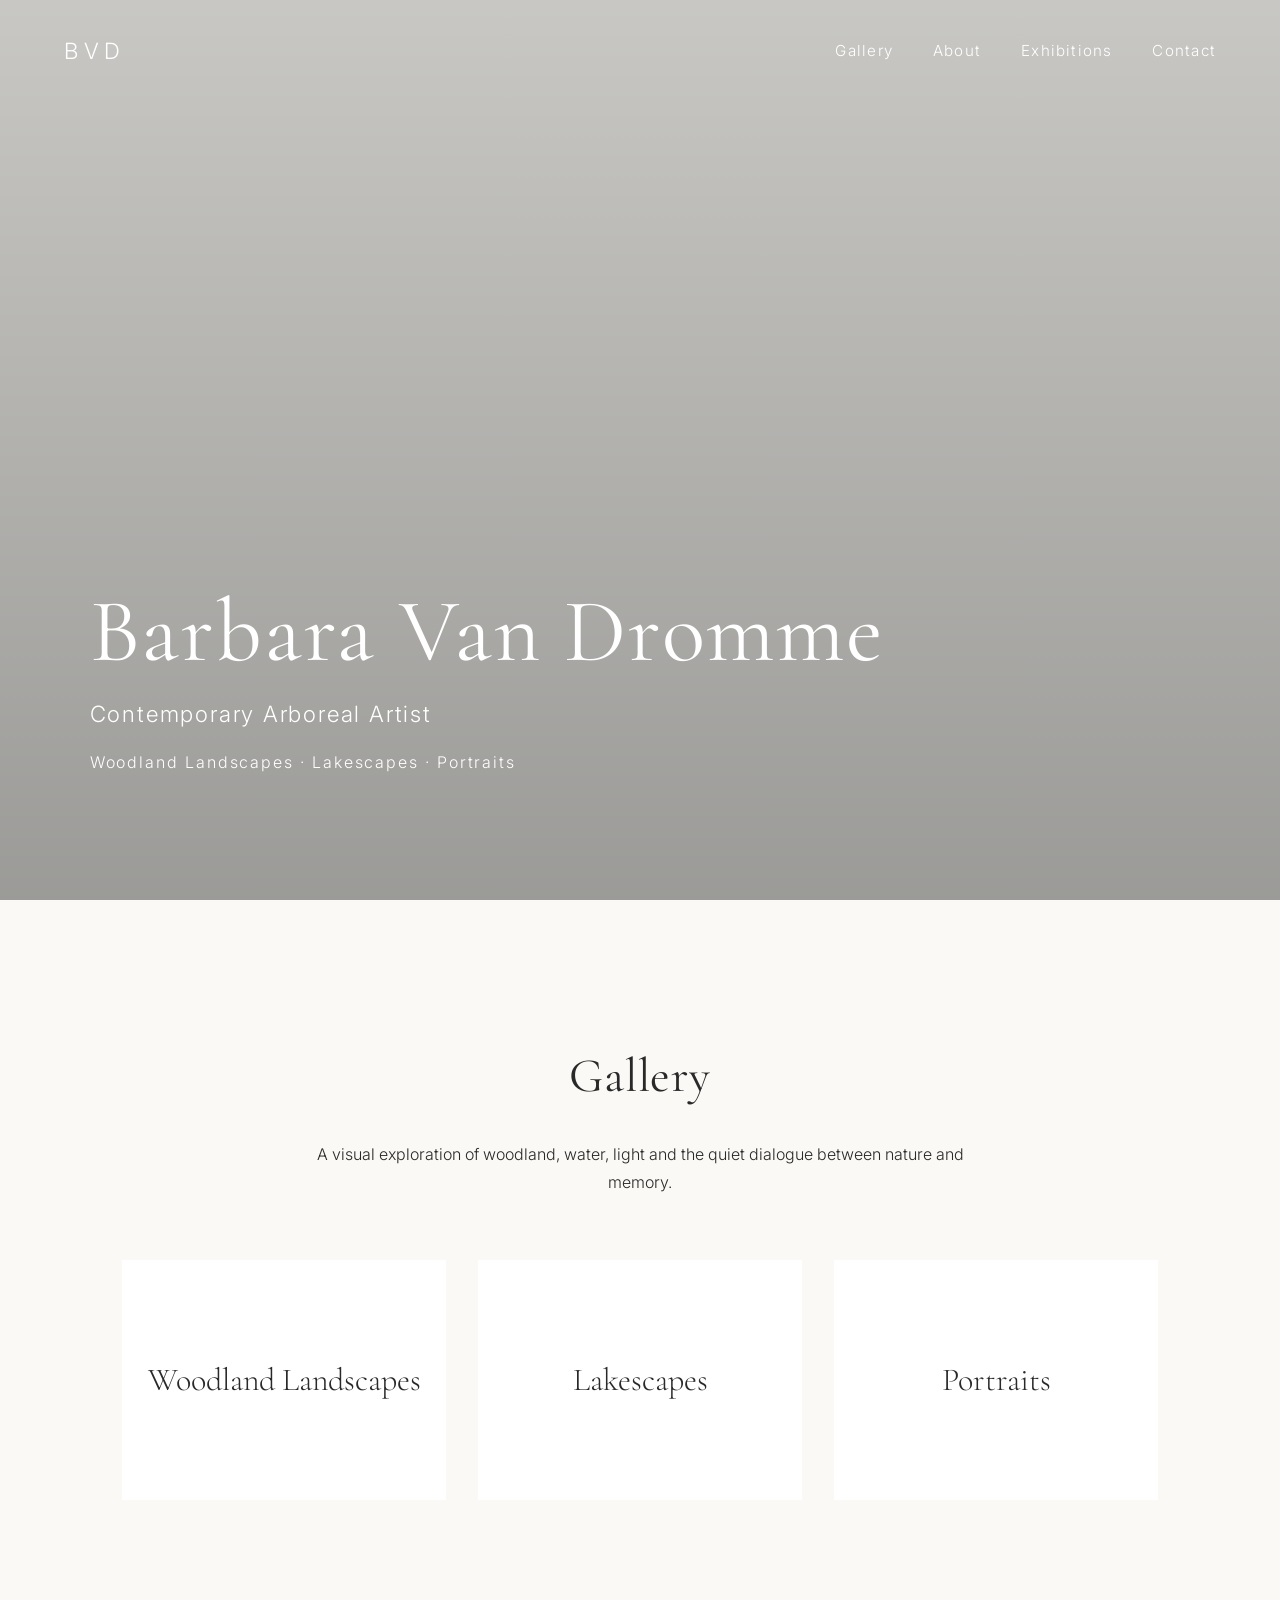
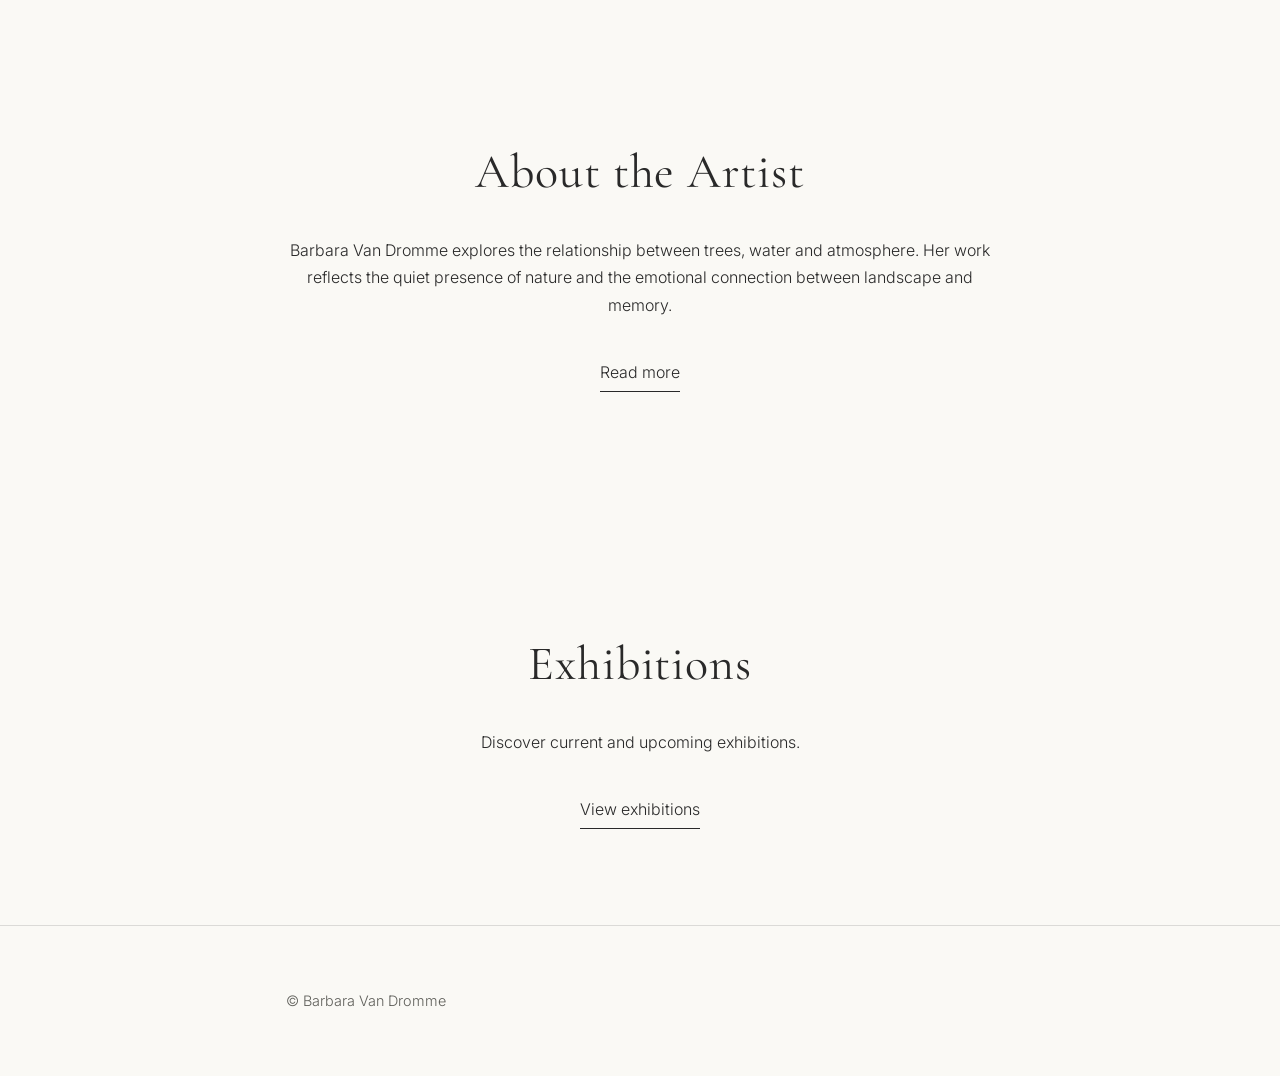
==== index.html @ a3bc7276 "Add files via upload" ====
<!DOCTYPE html>
<html lang="en">
<head>
    <meta charset="UTF-8">
    <meta name="viewport" content="width=device-width, initial-scale=1.0">

	<link rel="icon" type="image/png" href="favicon.png">
	<link rel="icon" href="favicon.ico" type="image/x-icon">

    <title>Barbara Van Dromme | Contemporary Arboreal Artist</title>

    <meta name="description" content="Barbara Van Dromme creates woodland landscapes, lakescapes and portraits inspired by nature, silence and light.">

    <link rel="stylesheet" href="css/style.css">
</head>

<body>

<header class="hero">

    <nav class="navigation">

        <a href="index.html" class="logo">
            BVD
        </a>

        <div class="menu">
            <a href="gallery.html">Gallery</a>
            <a href="about.html">About</a>
            <a href="exhibitions.html">Exhibitions</a>
            <a href="contact.html">Contact</a>
        </div>

    </nav>


    <div class="hero-content">

        <h1>
            Barbara Van Dromme
        </h1>

        <p class="subtitle">
            Contemporary Arboreal Artist
        </p>

        <p class="categories">
            Woodland Landscapes · Lakescapes · Portraits
        </p>

    </div>

</header>


<main>

    <section class="intro">

        <h2>
            Gallery
        </h2>

        <p>
            A visual exploration of woodland, water, light and the quiet dialogue
            between nature and memory.
        </p>


        <div class="collection-preview">

            <a href="gallery.html#woodland">
                Woodland Landscapes
            </a>

            <a href="gallery.html#lakescapes">
                Lakescapes
            </a>

            <a href="gallery.html#portraits">
                Portraits
            </a>

        </div>

    </section>


    <section class="artist-note">

        <h2>
            About the Artist
        </h2>

        <p>
            Barbara Van Dromme explores the relationship between trees, water and
            atmosphere. Her work reflects the quiet presence of nature and the
            emotional connection between landscape and memory.
        </p>

        <a href="about.html">
            Read more
        </a>

    </section>


    <section class="exhibition-preview">

        <h2>
            Exhibitions
        </h2>

        <p>
            Discover current and upcoming exhibitions.
        </p>

        <a href="exhibitions.html">
            View exhibitions
        </a>

    </section>


</main>


<footer>

    <p>
        © Barbara Van Dromme
    </p>

</footer>


<script src="js/main.js"></script>

</body>
</html>
---- css/style.css ----
/* =========================================================
   Barbara Van Dromme
   Contemporary Arboreal Artist
   Main stylesheet
   ========================================================= */


/* ---------- Fonts ---------- */

@import url('https://fonts.googleapis.com/css2?family=Cormorant+Garamond:wght@300;400;500;600&family=Inter:wght@300;400;500&display=swap');


/* ---------- General ---------- */

:root {

    --background: #faf9f5;
    --text: #292929;
    --soft-text: #5f5f5a;
    --white: #ffffff;
    --line: rgba(40,40,40,0.15);

}


* {
    box-sizing: border-box;
}


html {
    scroll-behavior: smooth;
}


body {

    margin: 0;

    background: var(--background);

    color: var(--text);

    font-family: "Inter", Arial, sans-serif;

    font-weight: 300;

    line-height: 1.7;

}



/* ---------- Typography ---------- */


h1,
h2 {

    font-family: "Cormorant Garamond", Georgia, serif;

    font-weight: 400;

    letter-spacing: 0.02em;

}


h1 {

    margin: 0;

    font-size: clamp(3rem, 7vw, 6rem);

    line-height: 1.05;

}


h2 {

    font-size: clamp(2rem, 4vw, 3rem);

    margin-bottom: 1.5rem;

}


p {

    max-width: 700px;

}



/* ---------- Hero ---------- */


.hero {

    min-height: 100vh;

    width: 100%;

    position: relative;


    background-image:

    linear-gradient(

        rgba(0,0,0,0.20),

        rgba(0,0,0,0.38)

    ),

    url("../images/hero.jpg");


    background-size: cover;

    background-position: center center;

    background-repeat: no-repeat;


    color: white;

}



/* ---------- Navigation ---------- */


.navigation {

    position: absolute;

    top: 0;

    left: 0;

    width: 100%;


    display: flex;

    justify-content: space-between;

    align-items: center;


    padding: 2rem 5%;

    z-index: 10;

}



.logo {

    color: white;

    text-decoration: none;

    font-size: 1.4rem;

    letter-spacing: 0.25em;

}



.menu {

    display: flex;

    gap: 2.5rem;

}



.menu a {

    color: white;

    text-decoration: none;

    font-size: 0.95rem;

    letter-spacing: 0.08em;

    transition: opacity .3s ease;

}



.menu a:hover {

    opacity: .65;

}



/* ---------- Hero text ---------- */


.hero-content {

    position: absolute;


    left: 7%;

    bottom: 12%;


    max-width: 800px;

}



.subtitle {

    font-size: 1.4rem;

    margin: 1rem 0 0.5rem;

    letter-spacing: 0.08em;

}



.categories {

    font-size: 1rem;

    letter-spacing: 0.12em;

    margin-top: 1rem;

}



/* ---------- Sections ---------- */


main {

    width: 100%;

}



.intro,

.artist-note,

.exhibition-preview {


    max-width: 1100px;

    margin: 0 auto;


    padding: 6rem 2rem;


    text-align: center;

}



.intro p,

.artist-note p,

.exhibition-preview p {

    margin-left: auto;

    margin-right: auto;

}



/* ---------- Collection blocks ---------- */


.collection-preview {


    display: grid;


    grid-template-columns: repeat(3, 1fr);


    gap: 2rem;


    margin-top: 4rem;

}



.collection-preview a {


    display: flex;

    align-items: center;

    justify-content: center;


    min-height: 240px;


    background: white;


    color: var(--text);


    text-decoration: none;


    font-family: "Cormorant Garamond", serif;


    font-size: 2rem;


    transition: transform .3s ease,
                box-shadow .3s ease;


}



.collection-preview a:hover {


    transform: translateY(-6px);


    box-shadow: 0 15px 35px rgba(0,0,0,.08);


}



/* ---------- Links ---------- */


.artist-note a,

.exhibition-preview a {


    display: inline-block;


    margin-top: 1.5rem;


    color: var(--text);


    text-decoration: none;


    border-bottom: 1px solid var(--text);


    padding-bottom: .3rem;


}



/* ---------- Footer ---------- */


footer {


    text-align: center;


    padding: 3rem 1rem;


    border-top: 1px solid var(--line);


    font-size: .9rem;


    color: var(--soft-text);


}



/* ---------- Responsive ---------- */


@media (max-width: 900px) {


    .menu {

        gap: 1rem;

    }


    .collection-preview {

        grid-template-columns: 1fr;

    }


}



@media (max-width: 650px) {



    .navigation {

        padding: 1.5rem;

    }



    .menu {

        display: none;

    }



    .hero {


        background-position: 55% center;

    }



    .hero-content {

        left: 5%;

        right: 5%;

        bottom: 10%;

    }



    .subtitle {

        font-size: 1.1rem;

    }



    .categories {

        font-size: .85rem;

    }



}

/* =========================================================
   Gallery and internal pages
   ========================================================= */


/* ---------- Internal page header ---------- */


.page-header {

    min-height: 55vh;

    position: relative;

    background:

    linear-gradient(
        rgba(0,0,0,0.35),
        rgba(0,0,0,0.45)
    ),

    url("../images/hero.jpg");


    background-size: cover;

    background-position: center;

    color: white;

}



.page-title {

    position: absolute;

    left: 7%;

    bottom: 15%;

}



.page-title h1 {

    margin-bottom: 1rem;

}



.page-title p {

    letter-spacing: 0.12em;

    font-size: 1rem;

}



/* ---------- Gallery page ---------- */


.gallery-page {

    width: 100%;

}



.collection {

    max-width: 1200px;

    margin: 0 auto;

    padding: 6rem 2rem;

}



.collection:not(:last-child) {

    border-bottom: 1px solid var(--line);

}



.collection h2 {

    text-align: center;

}



.collection-intro {

    text-align: center;

    margin: 0 auto 3rem;

    color: var(--soft-text);

}



/* ---------- Artwork grid ---------- */


.art-grid {

    display: grid;

    grid-template-columns: repeat(3, 1fr);

    gap: 2.5rem;

}



.artwork {

    background: white;

    overflow: hidden;

}



.artwork img {

    width: 100%;

    display: block;

    aspect-ratio: 4 / 5;

    object-fit: cover;

    transition: transform .5s ease;

}



.artwork:hover img {

    transform: scale(1.03);

}



.art-info {

    padding: 1.5rem;

}



.art-info h3 {

    font-family: "Cormorant Garamond", serif;

    font-size: 1.7rem;

    font-weight: 400;

    margin: 0 0 .5rem;

}



.art-info p {

    color: var(--soft-text);

    font-size: .9rem;

}



/* ---------- Responsive gallery ---------- */


@media (max-width: 1000px) {


    .art-grid {

        grid-template-columns: repeat(2, 1fr);

    }


}



@media (max-width: 650px) {


    .page-header {

        min-height: 45vh;

    }


    .page-title {

        left: 5%;

        right: 5%;

        bottom: 12%;

    }


    .collection {

        padding: 4rem 1.5rem;

    }


    .art-grid {

        grid-template-columns: 1fr;

    }


}

/* =========================================================
   About page
   ========================================================= */


.about-content {

    max-width: 1200px;

    margin: 0 auto;

    padding: 6rem 2rem;


    display: grid;

    grid-template-columns: 1fr 1fr;

    gap: 5rem;

    align-items: center;

}



.about-image img {

    width: 100%;

    display: block;

}



.about-text h2 {

    margin-top: 0;

}



.about-text p {

    margin-bottom: 1.5rem;

    color: var(--soft-text);

}



.artist-statement {

    max-width: 900px;

    margin: 0 auto;

    padding: 5rem 2rem;


    text-align: center;


    border-top: 1px solid var(--line);

}



.artist-statement p {

    margin: auto;


    font-family: "Cormorant Garamond", serif;


    font-size: 2rem;


    font-style: italic;

    line-height: 1.5;

}




@media (max-width: 850px) {


    .about-content {

        grid-template-columns: 1fr;

        gap: 3rem;

    }


}

/* =========================================================
   Lightbox
   ========================================================= */


.lightbox {

position: fixed;

inset: 0;

background: rgba(0,0,0,.85);

display: flex;

align-items: center;

justify-content: center;

opacity: 0;

visibility: hidden;

transition: .3s ease;

z-index: 1000;

}



.lightbox.active {

opacity: 1;

visibility: visible;

}



.lightbox img {

max-width: 90%;

max-height: 90%;

}



.lightbox .close {

position: absolute;

top: 2rem;

right: 3rem;

color: white;

font-size: 3rem;

cursor: pointer;

}
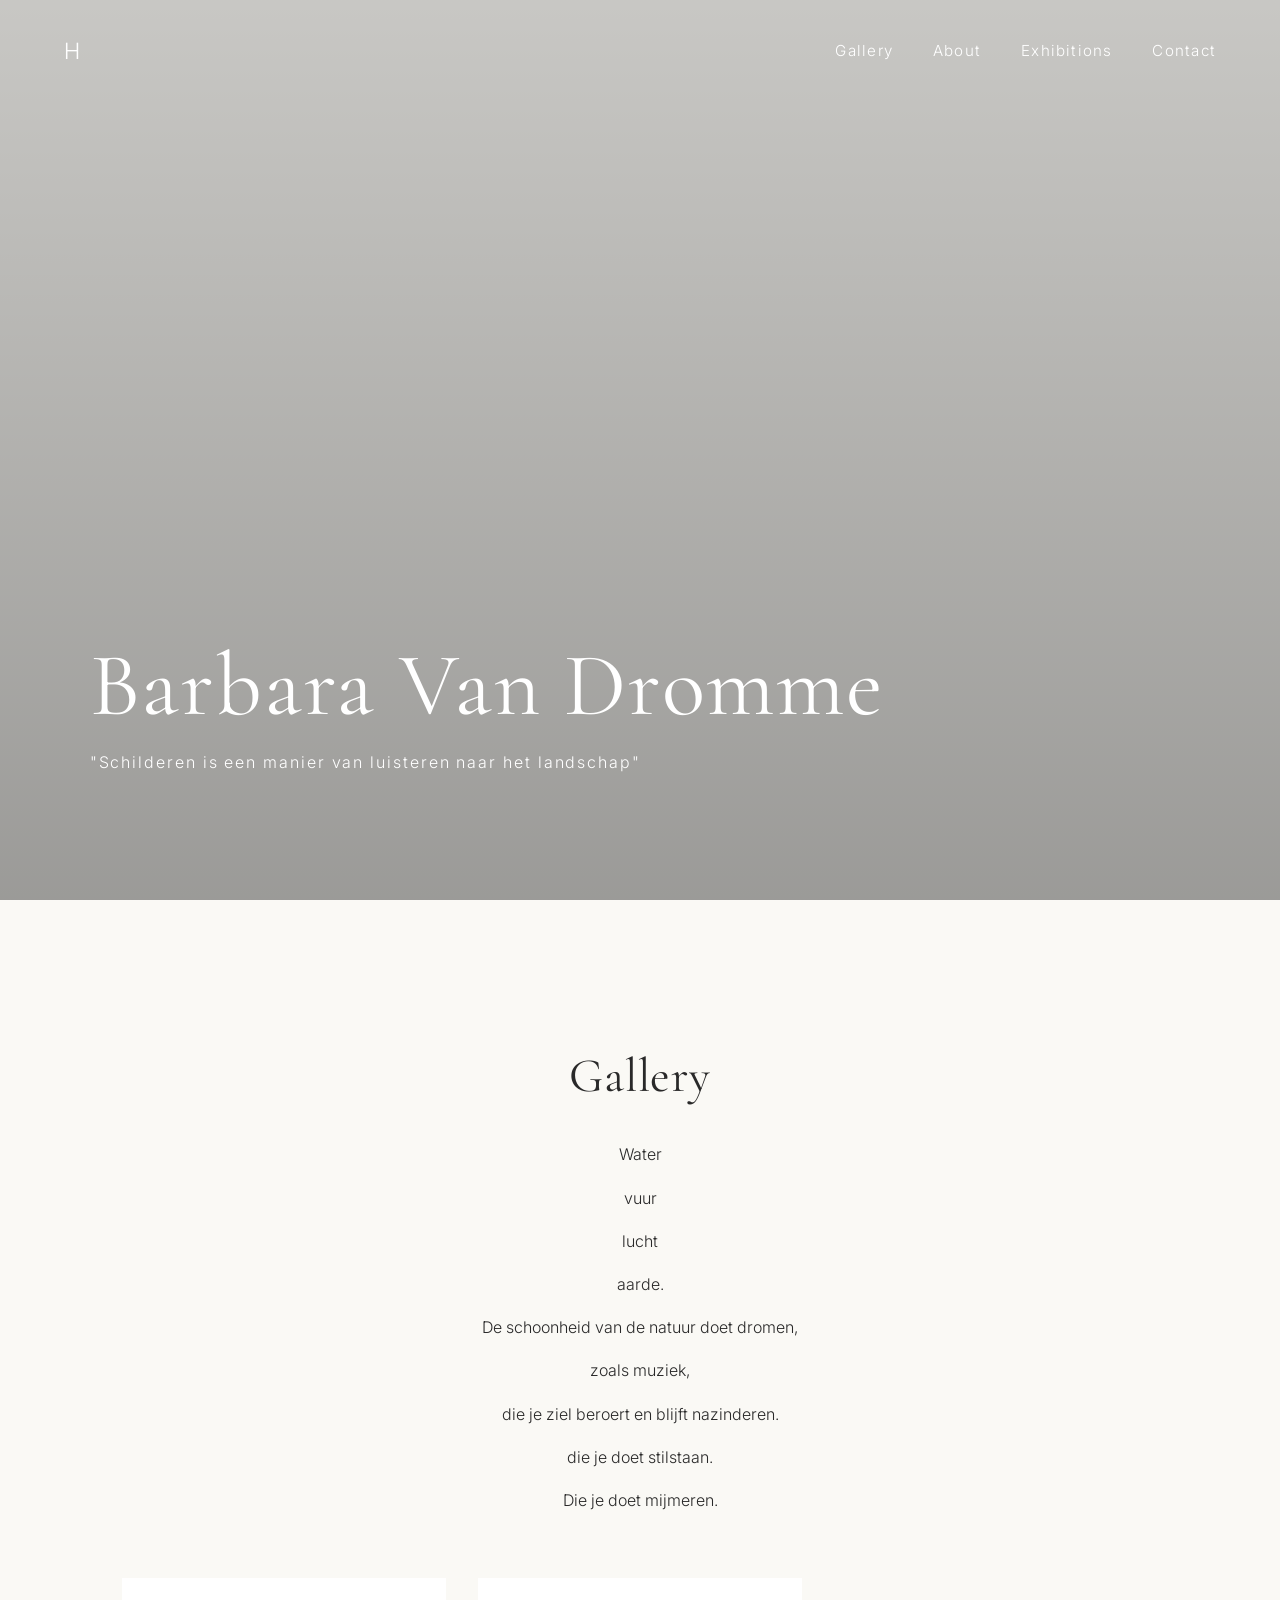
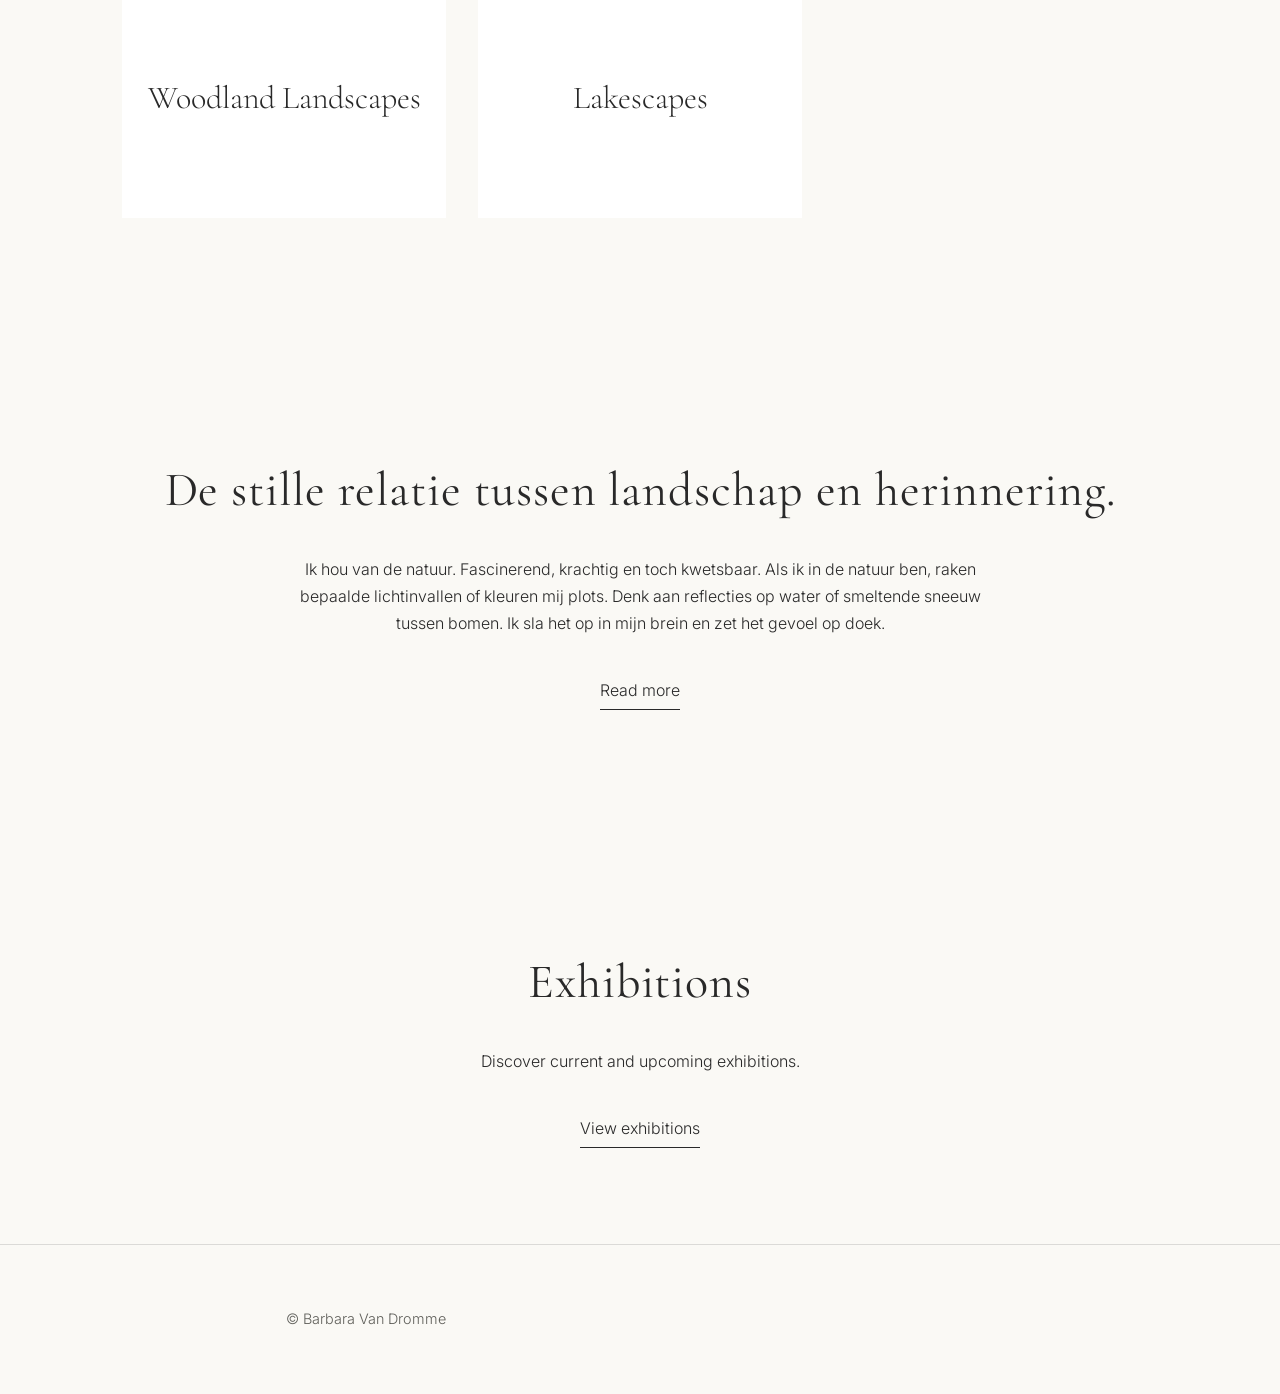
==== commit b1fff3e8: "Add files via upload" ====
--- a/index.html
+++ b/index.html
@@ -1,140 +1,153 @@
-<!DOCTYPE html>
-<html lang="en">
-<head>
-    <meta charset="UTF-8">
-    <meta name="viewport" content="width=device-width, initial-scale=1.0">
-
-	<link rel="icon" type="image/png" href="favicon.png">
-	<link rel="icon" href="favicon.ico" type="image/x-icon">
-
-    <title>Barbara Van Dromme | Contemporary Arboreal Artist</title>
-
-    <meta name="description" content="Barbara Van Dromme creates woodland landscapes, lakescapes and portraits inspired by nature, silence and light.">
-
-    <link rel="stylesheet" href="css/style.css">
-</head>
-
-<body>
-
-<header class="hero">
-
-    <nav class="navigation">
-
-        <a href="index.html" class="logo">
-            BVD
-        </a>
-
-        <div class="menu">
-            <a href="gallery.html">Gallery</a>
-            <a href="about.html">About</a>
-            <a href="exhibitions.html">Exhibitions</a>
-            <a href="contact.html">Contact</a>
-        </div>
-
-    </nav>
-
-
-    <div class="hero-content">
-
-        <h1>
-            Barbara Van Dromme
-        </h1>
-
-        <p class="subtitle">
-            Contemporary Arboreal Artist
-        </p>
-
-        <p class="categories">
-            Woodland Landscapes · Lakescapes · Portraits
-        </p>
-
-    </div>
-
-</header>
-
-
-<main>
-
-    <section class="intro">
-
-        <h2>
-            Gallery
-        </h2>
-
-        <p>
-            A visual exploration of woodland, water, light and the quiet dialogue
-            between nature and memory.
-        </p>
-
-
-        <div class="collection-preview">
-
-            <a href="gallery.html#woodland">
-                Woodland Landscapes
-            </a>
-
-            <a href="gallery.html#lakescapes">
-                Lakescapes
-            </a>
-
-            <a href="gallery.html#portraits">
-                Portraits
-            </a>
-
-        </div>
-
-    </section>
-
-
-    <section class="artist-note">
-
-        <h2>
-            About the Artist
-        </h2>
-
-        <p>
-            Barbara Van Dromme explores the relationship between trees, water and
-            atmosphere. Her work reflects the quiet presence of nature and the
-            emotional connection between landscape and memory.
-        </p>
-
-        <a href="about.html">
-            Read more
-        </a>
-
-    </section>
-
-
-    <section class="exhibition-preview">
-
-        <h2>
-            Exhibitions
-        </h2>
-
-        <p>
-            Discover current and upcoming exhibitions.
-        </p>
-
-        <a href="exhibitions.html">
-            View exhibitions
-        </a>
-
-    </section>
-
-
-</main>
-
-
-<footer>
-
-    <p>
-        © Barbara Van Dromme
-    </p>
-
-</footer>
-
-
-<script src="js/main.js"></script>
-
-</body>
+<!DOCTYPE html>
+<html lang="en">
+<head>
+    <meta charset="UTF-8">
+    <meta name="viewport" content="width=device-width, initial-scale=1.0">
+
+	<link rel="icon" type="image/png" href="favicon.png">
+	<link rel="icon" href="favicon.ico" type="image/x-icon">
+
+    <title>Barbara Van Dromme | Contemporary Arboreal Artist</title>
+
+    <meta name="description" content="Barbara Van Dromme creates woodland landscapes, lakescapes and portraits inspired by nature, silence and light.">
+
+    <link rel="stylesheet" href="css/style.css">
+</head>
+
+<body>
+
+<header class="hero">
+
+    <nav class="navigation">
+
+        <a href="index.html" class="logo">
+            H
+        </a>
+
+        <div class="menu">
+            <a href="gallery.html">Gallery</a>
+            <a href="about.html">About</a>
+            <a href="exhibitions.html">Exhibitions</a>
+            <a href="contact.html">Contact</a>
+        </div>
+
+    </nav>
+
+
+    <div class="hero-content">
+
+        <h1>
+            Barbara Van Dromme
+        </h1>
+
+        <p class="subtitle">
+            
+        </p>
+
+        <p class="categories">
+            "Schilderen is een manier van luisteren naar het landschap"
+        </p>
+
+    </div>
+
+</header>
+
+
+<main>
+
+    <section class="intro">
+
+        <h2>
+            Gallery
+        </h2>
+
+        
+				<p>Water</p>
+
+				<p>vuur</p>
+
+				<p>lucht</p>
+
+				<p>aarde.</p>
+
+				<p>De schoonheid van de natuur doet dromen,</p>
+				
+
+				<p>zoals muziek,</p>
+
+				<p>die je ziel beroert en blijft nazinderen.</p>
+
+				<p>die je doet stilstaan.</p>
+
+				<p>Die je doet mijmeren.</p>
+        
+
+
+        <div class="collection-preview">
+
+            <a href="gallery.html#woodland">
+                Woodland Landscapes
+            </a>
+
+            <a href="gallery.html#lakescapes">
+                Lakescapes
+            </a>
+
+
+        </div>
+
+    </section>
+
+
+    <section class="artist-note">
+
+        <h2>
+            De stille relatie tussen landschap en herinnering.
+        </h2>
+
+        <p>
+			Ik hou van de natuur. Fascinerend, krachtig en toch kwetsbaar.
+			Als ik in de natuur ben, raken bepaalde lichtinvallen of kleuren mij plots. Denk aan reflecties op water of smeltende sneeuw tussen bomen.
+			Ik sla het op in mijn brein en zet het gevoel op doek.
+        </p>
+
+        <a href="about.html">
+            Read more
+        </a>
+
+    </section>
+
+
+    <section class="exhibition-preview">
+
+        <h2>
+            Exhibitions
+        </h2>
+
+        <p>
+            Discover current and upcoming exhibitions.
+        </p>
+
+        <a href="exhibitions.html">
+            View exhibitions
+        </a>
+
+    </section>
+
+
+</main>
+
+
+<footer>
+
+    <p>
+        © Barbara Van Dromme
+    </p>
+
+</footer>
+
+
+<script src="js/main.js"></script>
+
+</body>
 </html>
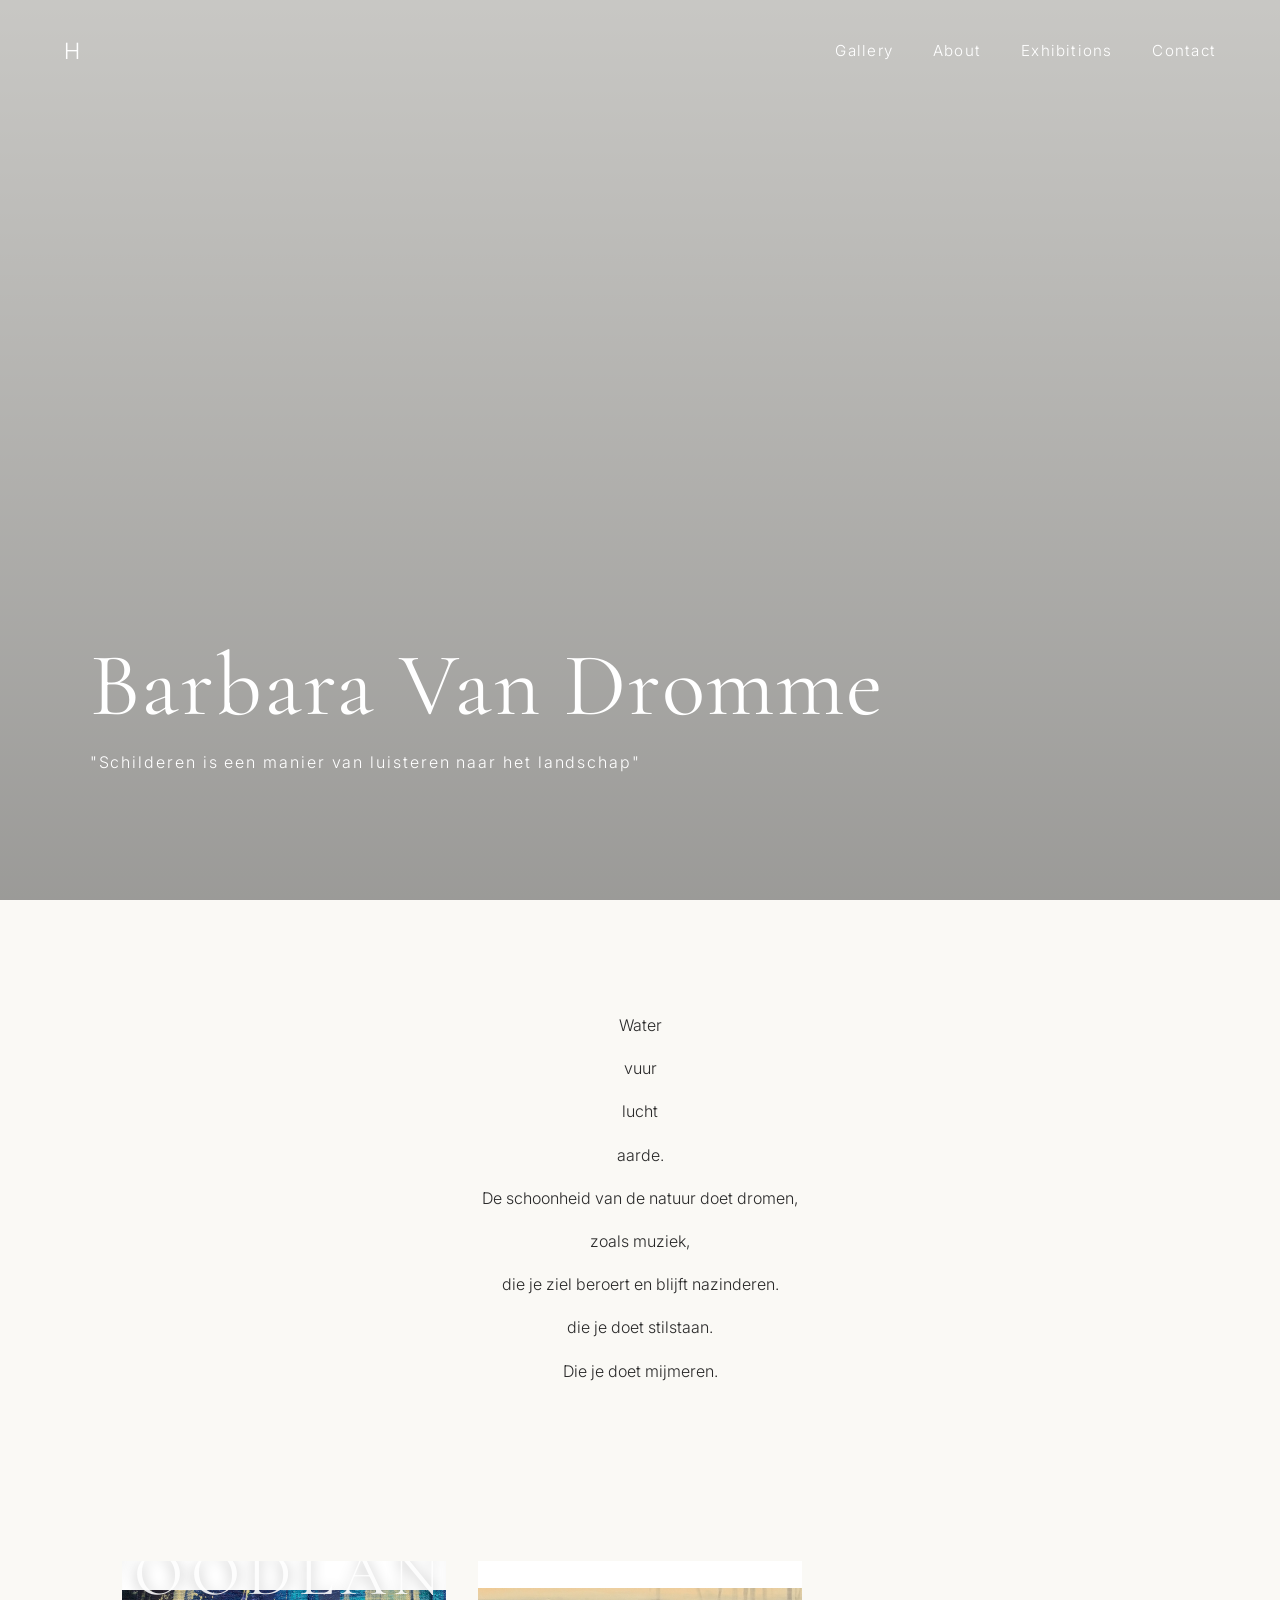
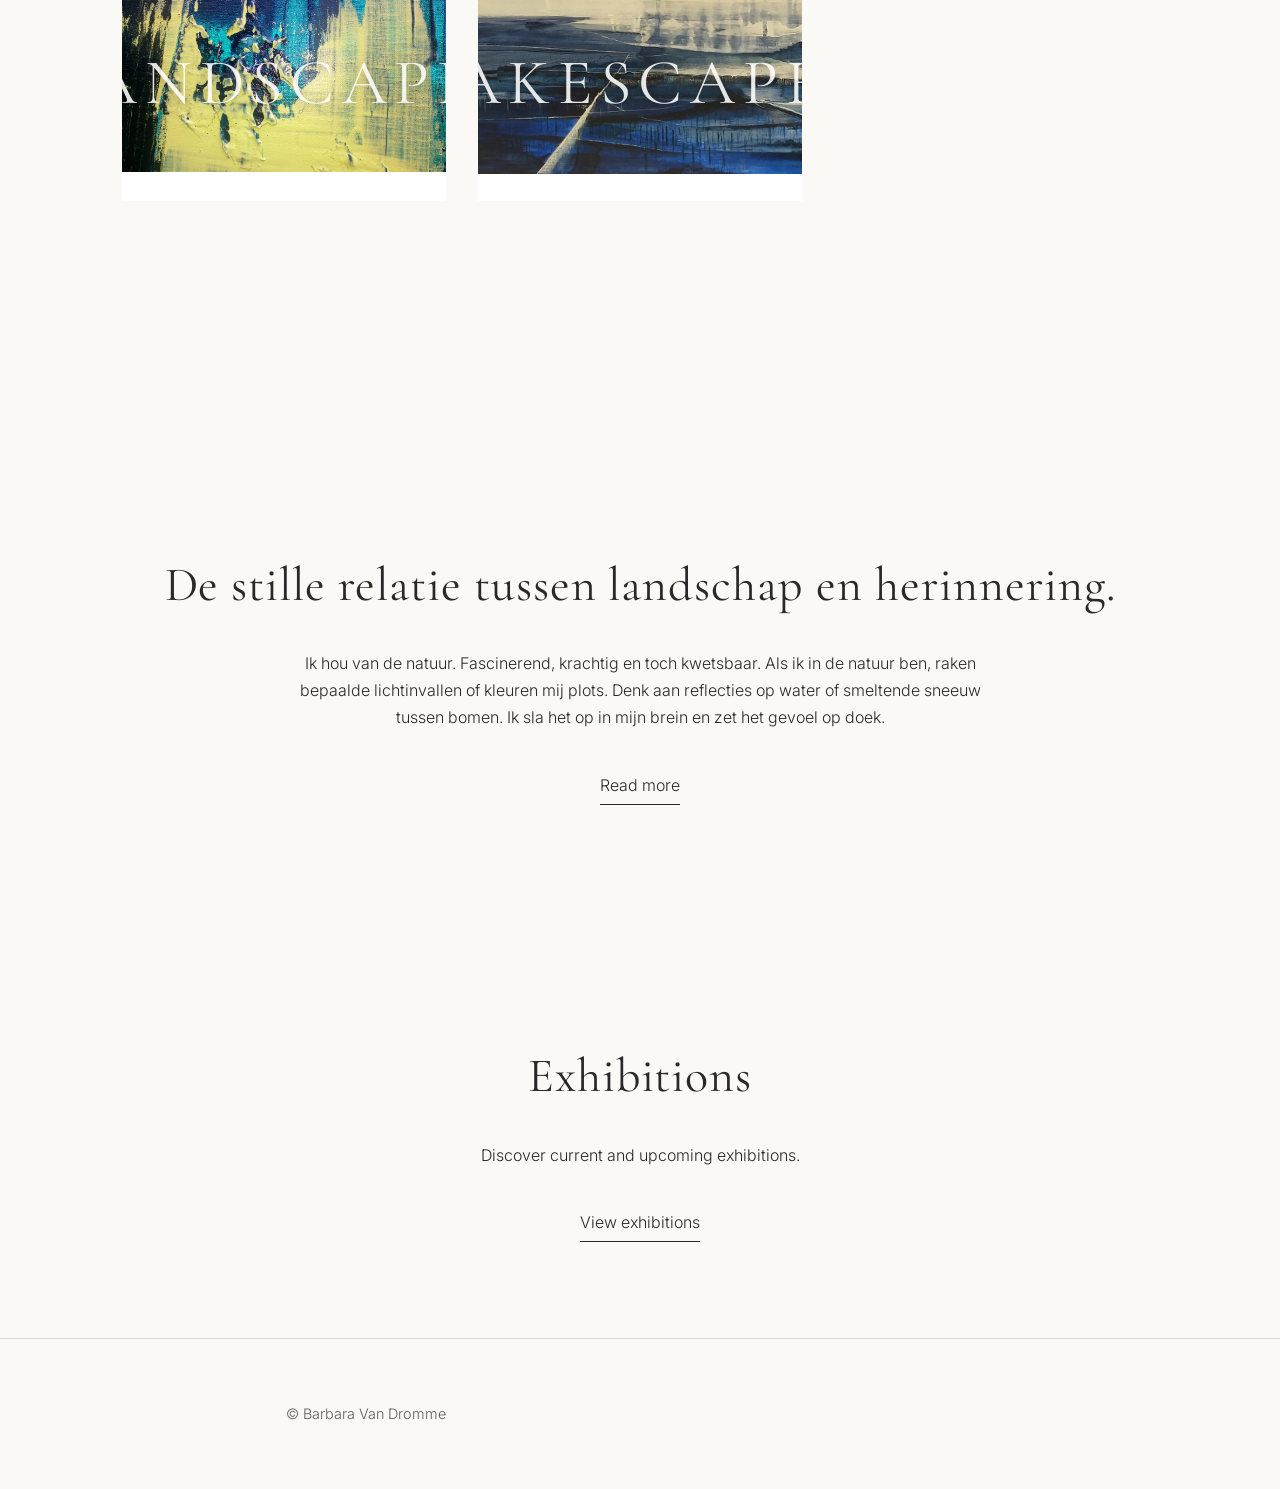
==== commit 62389e3f: "Add files via upload" ====
--- a/index.html
+++ b/index.html
@@ -4,8 +4,9 @@
     <meta charset="UTF-8">
     <meta name="viewport" content="width=device-width, initial-scale=1.0">
 
-	<link rel="icon" type="image/png" href="favicon.png">
-	<link rel="icon" href="favicon.ico" type="image/x-icon">
+	<link rel="icon" href="/favicon.ico" sizes="any">
+	<link rel="icon" type="image/png" sizes="32x32" href="/favicon.png">
+	<link rel="apple-touch-icon" href="/apple-touch-icon.png">
 
     <title>Barbara Van Dromme | Contemporary Arboreal Artist</title>
 
@@ -57,10 +58,6 @@
 
     <section class="intro">
 
-        <h2>
-            Gallery
-        </h2>
-
         
 				<p>Water</p>
 
@@ -85,13 +82,27 @@
 
         <div class="collection-preview">
 
-            <a href="gallery.html#woodland">
-                Woodland Landscapes
-            </a>
+	<a href="gallery.html#woodland" class="category-card">
 
-            <a href="gallery.html#lakescapes">
-                Lakescapes
-            </a>
+    	<img src="images/home/woodland.jpg"
+         alt="Woodland Landscapes">
+
+		<div class="overlay">
+			<h2>Woodland Landscapes</h2>
+		</div>
+
+	</a>
+
+	<a href="gallery.html#lakescapes" class="category-card">
+
+		<img src="images/home/lakescapes.jpg"
+			 alt="Lakescapes">
+
+		<div class="overlay">
+			<h2>Lakescapes</h2>
+		</div>
+
+	</a>
 
 
         </div>
--- a/css/style.css
+++ b/css/style.css
@@ -300,6 +300,91 @@
 
 /* ---------- Collection blocks ---------- */
 
+.category-card{
+
+    position:relative;
+
+    display:block;
+
+    overflow:hidden;
+
+    margin:7rem auto;
+
+    text-decoration:none;
+
+}
+
+.category-card img{
+
+    width:100%;
+
+    display:block;
+
+    transition:
+        transform .6s ease,
+        filter .6s ease;
+
+}
+
+.overlay{
+
+    position:absolute;
+
+    inset:0;
+
+    display:flex;
+
+    justify-content:center;
+
+	align-items: flex-end;
+
+	padding-bottom: 12%;
+
+    transition:background .6s ease;
+
+}
+
+.overlay h2{
+
+    color:rgba(255,255,255,.88);
+
+    font-family:"Cormorant Garamond", serif;
+
+    font-size:clamp(2rem,5vw,4rem);
+
+    font-weight:400;
+
+    letter-spacing:.12em;
+
+    text-transform:uppercase;
+
+    text-shadow:0 2px 14px rgba(0,0,0,.30);
+
+    transition:
+        transform .45s ease,
+        color .45s ease,
+        letter-spacing .45s ease;
+
+}
+
+.category-card:hover img{
+
+    transform:scale(1.015);
+
+    filter:brightness(.92);
+
+}
+
+.category-card:hover .overlay h2{
+
+    transform:translateY(-3px);
+
+    color:white;
+
+    letter-spacing:.15em;
+
+}
+
 
 .collection-preview {
 
@@ -583,11 +668,11 @@
 
 .collection {
 
-    max-width: 1200px;
-
-    margin: 0 auto;
-
-    padding: 6rem 2rem;
+    max-width: 1450px;
+
+    margin: auto;
+
+    padding: 8rem 4rem;
 
 }
 
@@ -605,17 +690,25 @@
 
     text-align: center;
 
+    margin-bottom: 1rem;
+
+    font-size: 3rem;
+
+    font-weight: 300;
+
 }
 
 
 
 .collection-intro {
 
+    max-width: 700px;
+
+    margin: auto auto 5rem;
+
     text-align: center;
 
-    margin: 0 auto 3rem;
-
-    color: var(--soft-text);
+    color: #777;
 
 }
 
@@ -626,11 +719,9 @@
 
 .art-grid {
 
-    display: grid;
-
-    grid-template-columns: repeat(3, 1fr);
-
-    gap: 2.5rem;
+    column-count: 3;
+
+    column-gap: 4rem;
 
 }
 
@@ -638,25 +729,30 @@
 
 .artwork {
 
-    background: white;
-
-    overflow: hidden;
-
-}
-
+    display: inline-block;
+
+    width: 100%;
+
+    margin-bottom: 4rem;
+
+    break-inside: avoid;
+
+}
 
 
 .artwork img {
 
     width: 100%;
 
+    height: auto;
+
     display: block;
 
-    aspect-ratio: 4 / 5;
-
-    object-fit: cover;
-
-    transition: transform .5s ease;
+    cursor: pointer;
+
+    transition:
+        transform .35s ease,
+        opacity .35s ease;
 
 }
 
@@ -664,7 +760,9 @@
 
 .artwork:hover img {
 
-    transform: scale(1.03);
+    transform: scale(1.01);
+
+    opacity: .96;
 
 }
 
@@ -672,7 +770,7 @@
 
 .art-info {
 
-    padding: 1.5rem;
+    padding-top: 1rem;
 
 }
 
@@ -682,11 +780,13 @@
 
     font-family: "Cormorant Garamond", serif;
 
-    font-size: 1.7rem;
-
-    font-weight: 400;
-
-    margin: 0 0 .5rem;
+    font-size: 1.45rem;
+
+    font-weight: 500;
+
+    margin: 0;
+
+    letter-spacing: .02em;
 
 }
 
@@ -694,9 +794,15 @@
 
 .art-info p {
 
-    color: var(--soft-text);
-
-    font-size: .9rem;
+    margin-top: .4rem;
+
+    color: #777;
+
+    font-size: .85rem;
+
+    letter-spacing: .05em;
+
+    text-transform: uppercase;
 
 }
 
@@ -707,13 +813,11 @@
 
 @media (max-width: 1000px) {
 
-
     .art-grid {
 
-        grid-template-columns: repeat(2, 1fr);
-
-    }
-
+        column-count: 2;
+
+    }
 
 }
 
@@ -721,12 +825,15 @@
 
 @media (max-width: 650px) {
 
-
-    .page-header {
-
-        min-height: 45vh;
-
-    }
+    ...
+
+    .art-grid {
+
+        column-count: 1;
+
+    }
+
+}
 
 
     .page-title {
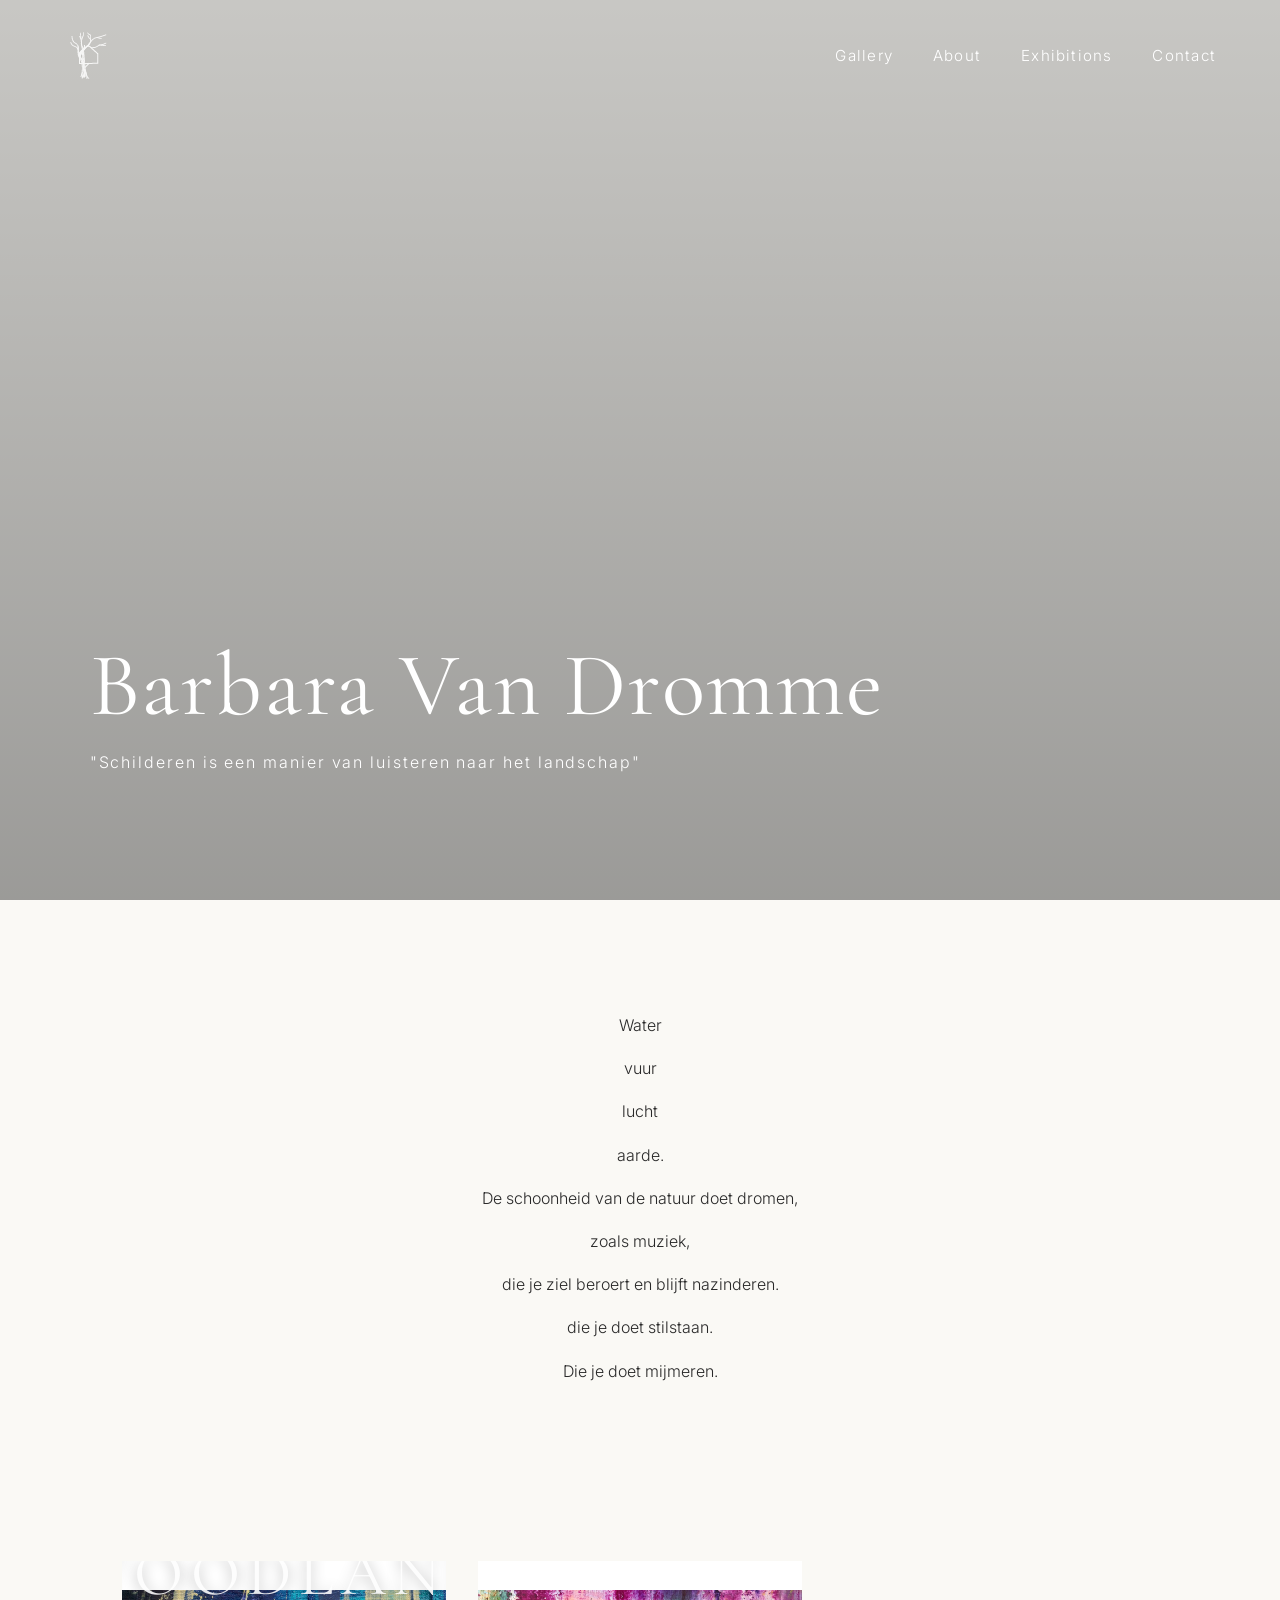
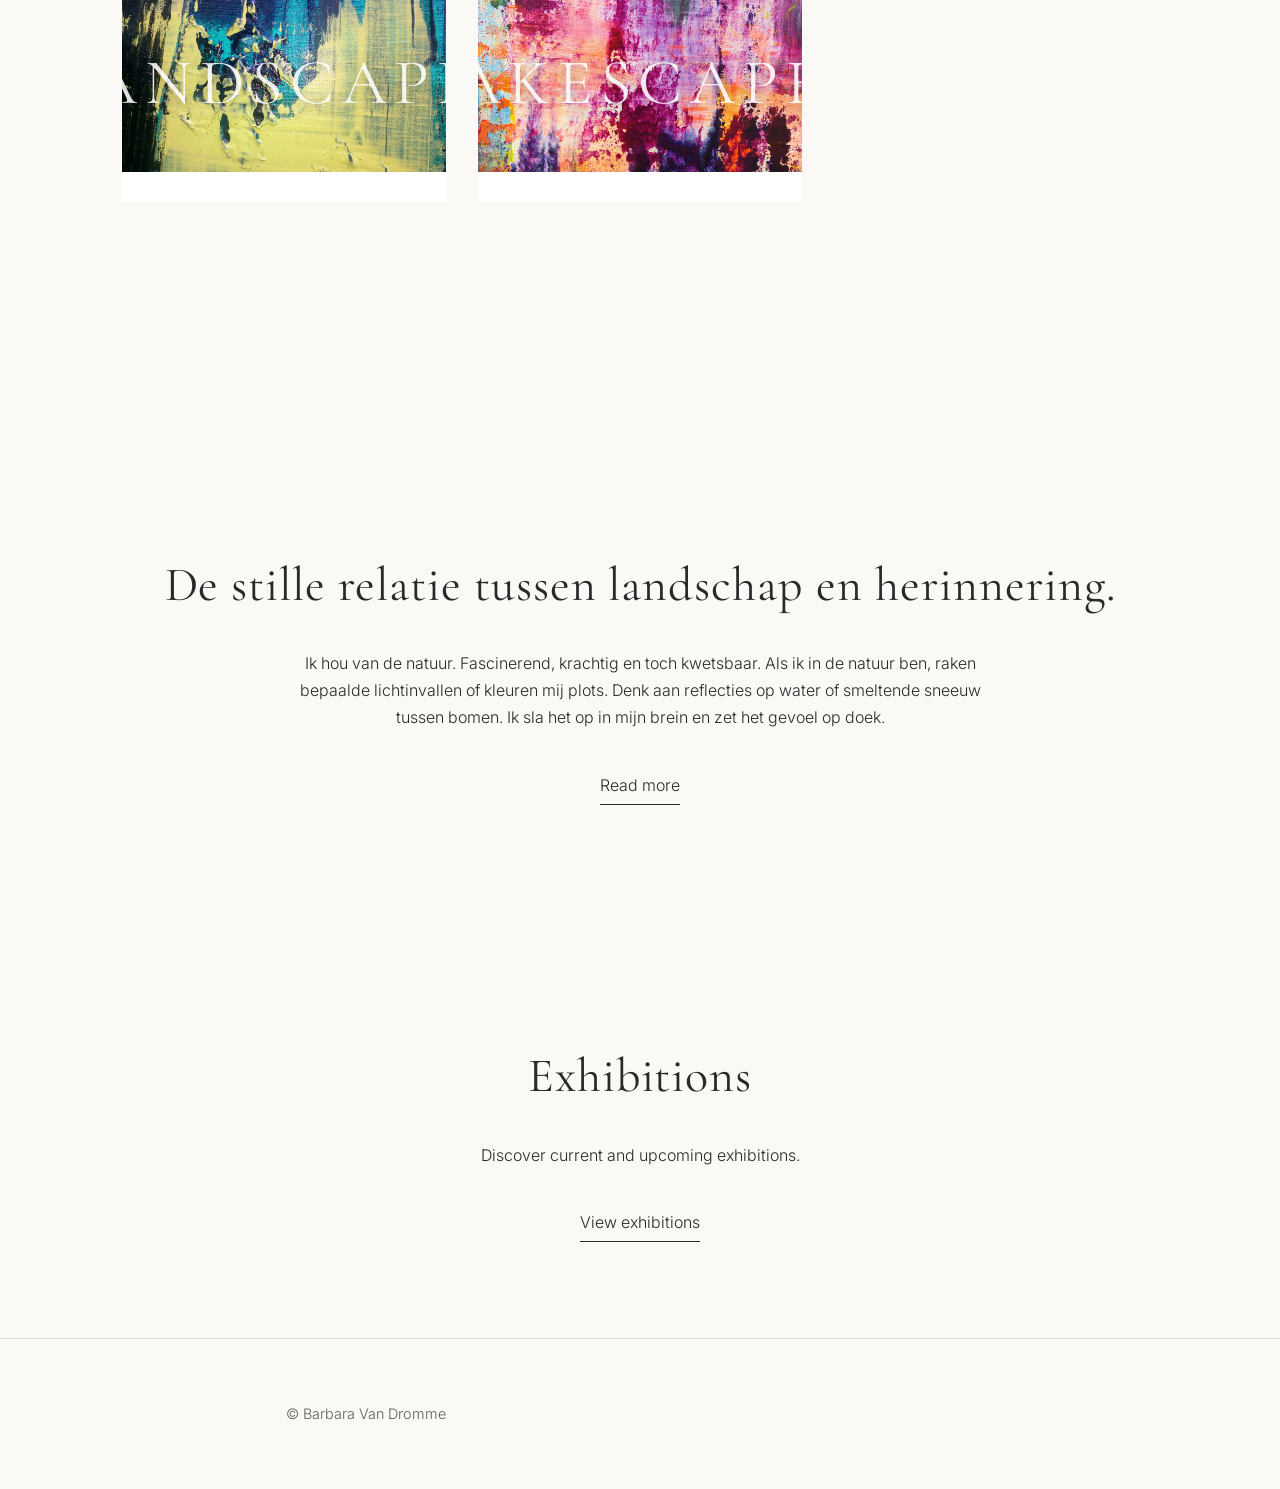
==== commit f3edb824: "Add files via upload" ====
--- a/index.html
+++ b/index.html
@@ -21,8 +21,8 @@
 
     <nav class="navigation">
 
-        <a href="index.html" class="logo">
-            H
+        <a href="index.html" class="home-button">
+            <img src="images/home.png" alt="Home" width="48" height="48">
         </a>
 
         <div class="menu">
--- a/css/style.css
+++ b/css/style.css
@@ -93,6 +93,20 @@
 }
 
 
+.home-button img {
+    border: none;
+    vertical-align: middle;
+ 	opacity: 0.85;
+    transition: opacity 0.2s ease;
+}
+
+.home-button img:hover {
+    opacity: 1;
+}
+
+
+
+
 
 /* ---------- Hero ---------- */
 
